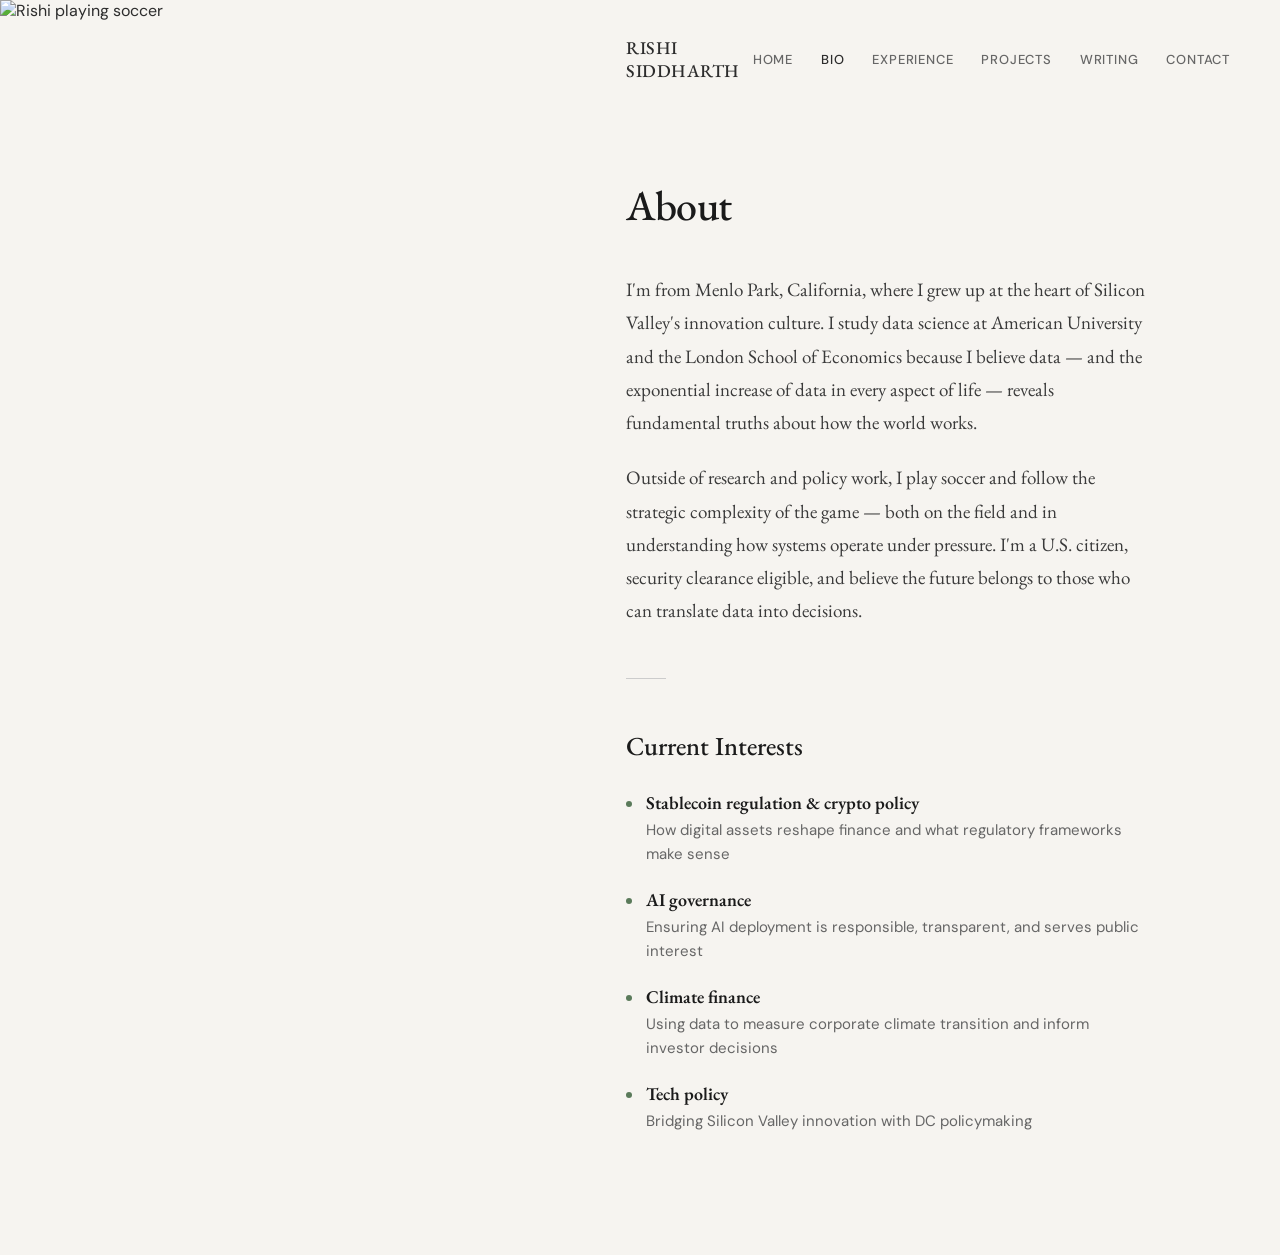
==== bio.html @ cd8d76b6 "redesigned site" ====
<!DOCTYPE html>
<html lang="en">
<head>
    <meta charset="UTF-8">
    <meta name="viewport" content="width=device-width, initial-scale=1.0">
    <title>Bio - Rishi Siddharth</title>
    <link href="https://fonts.googleapis.com/css2?family=EB+Garamond:ital,wght@0,400;0,500;0,600;1,400;1,500&family=DM+Sans:wght@400;500;600&display=swap" rel="stylesheet">
    <style>
        * {
            margin: 0;
            padding: 0;
            box-sizing: border-box;
        }

        body {
            font-family: 'DM Sans', sans-serif;
            color: #2c2c2c;
            background: #f6f4f0;
        }

        /* ── SPLIT LAYOUT ── */
        .layout {
            display: flex;
            min-height: 100vh;
        }

        .photo-side {
            width: 45%;
            position: fixed;
            top: 0;
            left: 0;
            height: 100vh;
            overflow: hidden;
        }

        .photo-side img {
            width: 100%;
            height: 100%;
            object-fit: cover;
            object-position: center top;
            display: block;
        }

        .content-side {
            width: 55%;
            margin-left: 45%;
            min-height: 100vh;
        }

        /* ── NAVIGATION ── */
        nav {
            padding: 36px 50px;
            display: flex;
            justify-content: space-between;
            align-items: center;
        }

        nav .name {
            font-family: 'EB Garamond', serif;
            font-size: 18px;
            font-weight: 500;
            letter-spacing: 0.5px;
            color: #2c2c2c;
            text-decoration: none;
        }

        nav .name:hover {
            color: #5a7a5a;
        }

        nav .links {
            display: flex;
            gap: 28px;
        }

        nav a {
            color: #666;
            text-decoration: none;
            font-size: 13px;
            font-weight: 500;
            letter-spacing: 0.8px;
            text-transform: uppercase;
            transition: color 0.3s;
        }

        nav a:hover,
        nav a.active {
            color: #2c2c2c;
        }

        /* ── MAIN CONTENT ── */
        .main {
            padding: 60px 50px 100px;
            max-width: 620px;
        }

        h1 {
            font-family: 'EB Garamond', serif;
            font-size: 42px;
            font-weight: 500;
            color: #1a1a1a;
            margin-bottom: 40px;
            letter-spacing: -0.5px;
        }

        .bio-text p {
            font-family: 'EB Garamond', serif;
            font-size: 19px;
            line-height: 1.75;
            color: #3a3a3a;
            margin-bottom: 22px;
        }

        .section-divider {
            width: 40px;
            height: 1px;
            background: #ccc;
            margin: 50px 0;
        }

        /* ── INTERESTS ── */
        .interests h2 {
            font-family: 'EB Garamond', serif;
            font-size: 26px;
            font-weight: 500;
            color: #1a1a1a;
            margin-bottom: 28px;
        }

        .interest-item {
            margin-bottom: 22px;
            padding-left: 20px;
            position: relative;
        }

        .interest-item::before {
            content: "";
            position: absolute;
            left: 0;
            top: 10px;
            width: 6px;
            height: 6px;
            border-radius: 50%;
            background: #5a7a5a;
        }

        .interest-item strong {
            font-family: 'EB Garamond', serif;
            font-size: 18px;
            font-weight: 600;
            color: #1a1a1a;
            display: block;
            margin-bottom: 4px;
        }

        .interest-item span {
            font-size: 15px;
            line-height: 1.6;
            color: #666;
        }

        /* ── RESPONSIVE ── */
        @media (max-width: 900px) {
            .layout {
                flex-direction: column;
            }

            .photo-side {
                position: relative;
                width: 100%;
                height: 50vh;
            }

            .content-side {
                width: 100%;
                margin-left: 0;
            }

            nav {
                padding: 24px 24px;
                flex-direction: column;
                gap: 16px;
            }

            nav .links {
                gap: 20px;
            }

            .main {
                padding: 40px 24px 60px;
            }

            h1 {
                font-size: 32px;
            }
        }
    </style>
</head>
<body>
    <div class="layout">
        <!-- FIXED PHOTO -->
        <div class="photo-side">
            <img src="images/soccer1.png" alt="Rishi playing soccer">
        </div>

        <!-- SCROLLABLE CONTENT -->
        <div class="content-side">
            <nav>
                <a href="index.html" class="name">Rishi Siddharth</a>
                <div class="links">
                    <a href="index.html">Home</a>
                    <a href="bio.html" class="active">Bio</a>
                    <a href="experience.html">Experience</a>
                    <a href="projects.html">Projects</a>
                    <a href="writing.html">Writing</a>
                    <a href="contact.html">Contact</a>
                </div>
            </nav>

            <div class="main">
                <h1>About</h1>

                <div class="bio-text">
                    <p>
                        I'm from Menlo Park, California, where I grew up at the heart of Silicon Valley's innovation culture. I study data science at American University and the London School of Economics because I believe data — and the exponential increase of data in every aspect of life — reveals fundamental truths about how the world works.
                    </p>
                    <p>
                        Outside of research and policy work, I play soccer and follow the strategic complexity of the game — both on the field and in understanding how systems operate under pressure. I'm a U.S. citizen, security clearance eligible, and believe the future belongs to those who can translate data into decisions.
                    </p>
                </div>

                <div class="section-divider"></div>

                <div class="interests">
                    <h2>Current Interests</h2>

                    <div class="interest-item">
                        <strong>Stablecoin regulation & crypto policy</strong>
                        <span>How digital assets reshape finance and what regulatory frameworks make sense</span>
                    </div>

                    <div class="interest-item">
                        <strong>AI governance</strong>
                        <span>Ensuring AI deployment is responsible, transparent, and serves public interest</span>
                    </div>

                    <div class="interest-item">
                        <strong>Climate finance</strong>
                        <span>Using data to measure corporate climate transition and inform investor decisions</span>
                    </div>

                    <div class="interest-item">
                        <strong>Tech policy</strong>
                        <span>Bridging Silicon Valley innovation with DC policymaking</span>
                    </div>
                </div>
            </div>
        </div>
    </div>
</body>
</html>
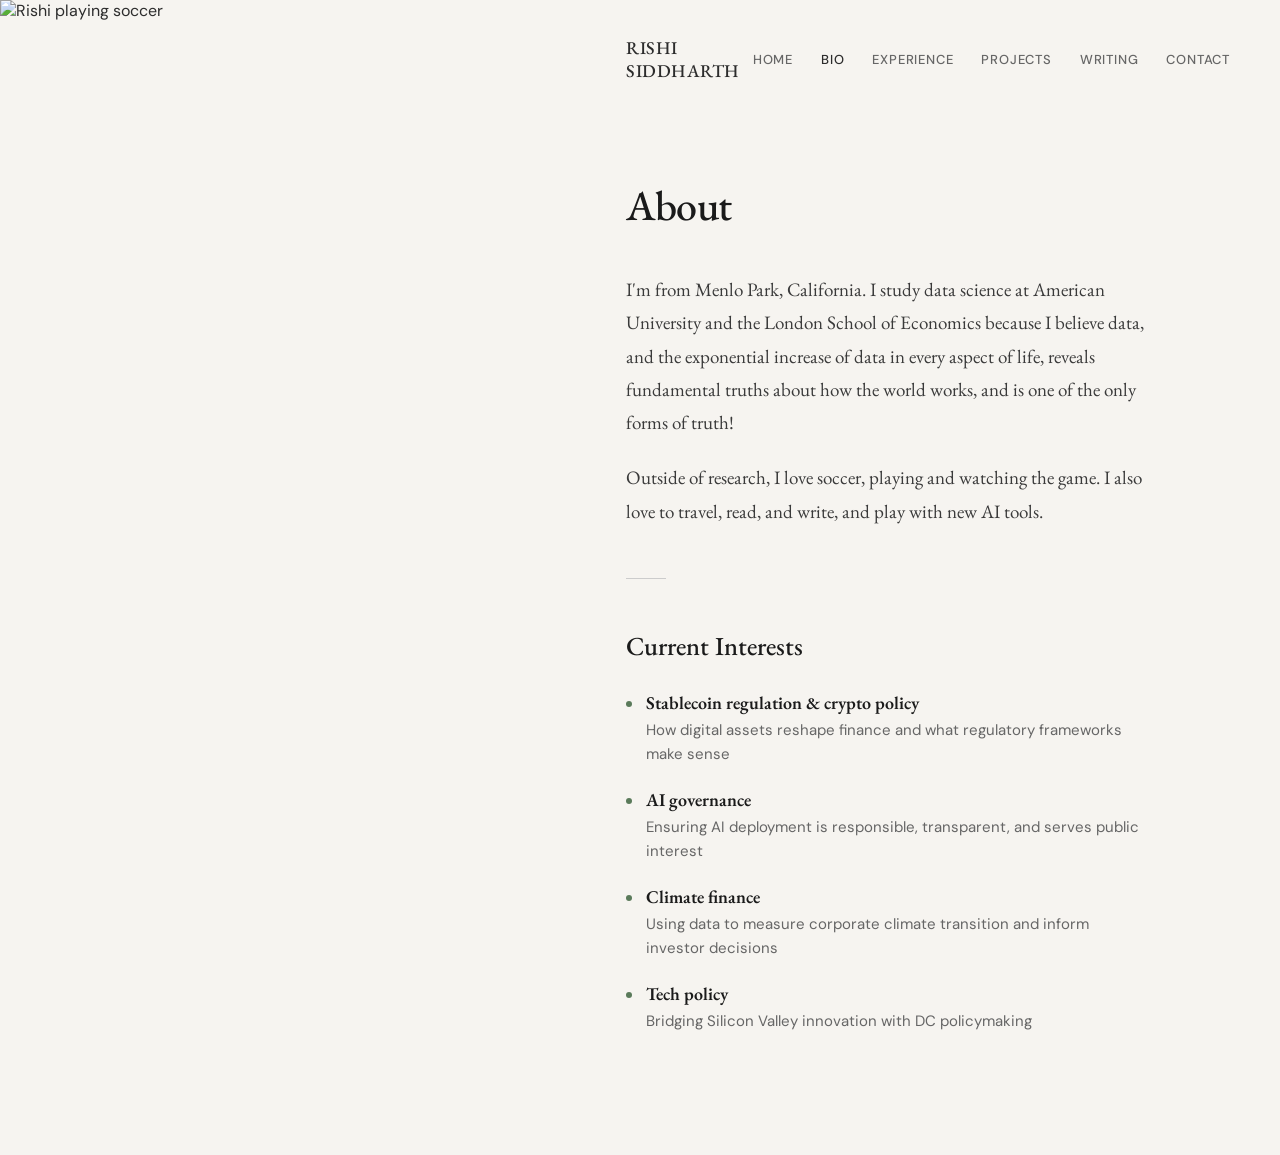
==== commit 6c1da306: "redesigned site" ====
--- a/bio.html
+++ b/bio.html
@@ -222,10 +222,10 @@
 
                 <div class="bio-text">
                     <p>
-                        I'm from Menlo Park, California, where I grew up at the heart of Silicon Valley's innovation culture. I study data science at American University and the London School of Economics because I believe data — and the exponential increase of data in every aspect of life — reveals fundamental truths about how the world works.
+                        I'm from Menlo Park, California. I study data science at American University and the London School of Economics because I believe data, and the exponential increase of data in every aspect of life, reveals fundamental truths about how the world works, and is one of the only forms of truth!
                     </p>
                     <p>
-                        Outside of research and policy work, I play soccer and follow the strategic complexity of the game — both on the field and in understanding how systems operate under pressure. I'm a U.S. citizen, security clearance eligible, and believe the future belongs to those who can translate data into decisions.
+                        Outside of research, I love soccer, playing and watching the game. I also love to travel, read, and write, and play with new AI tools.
                     </p>
                 </div>
 
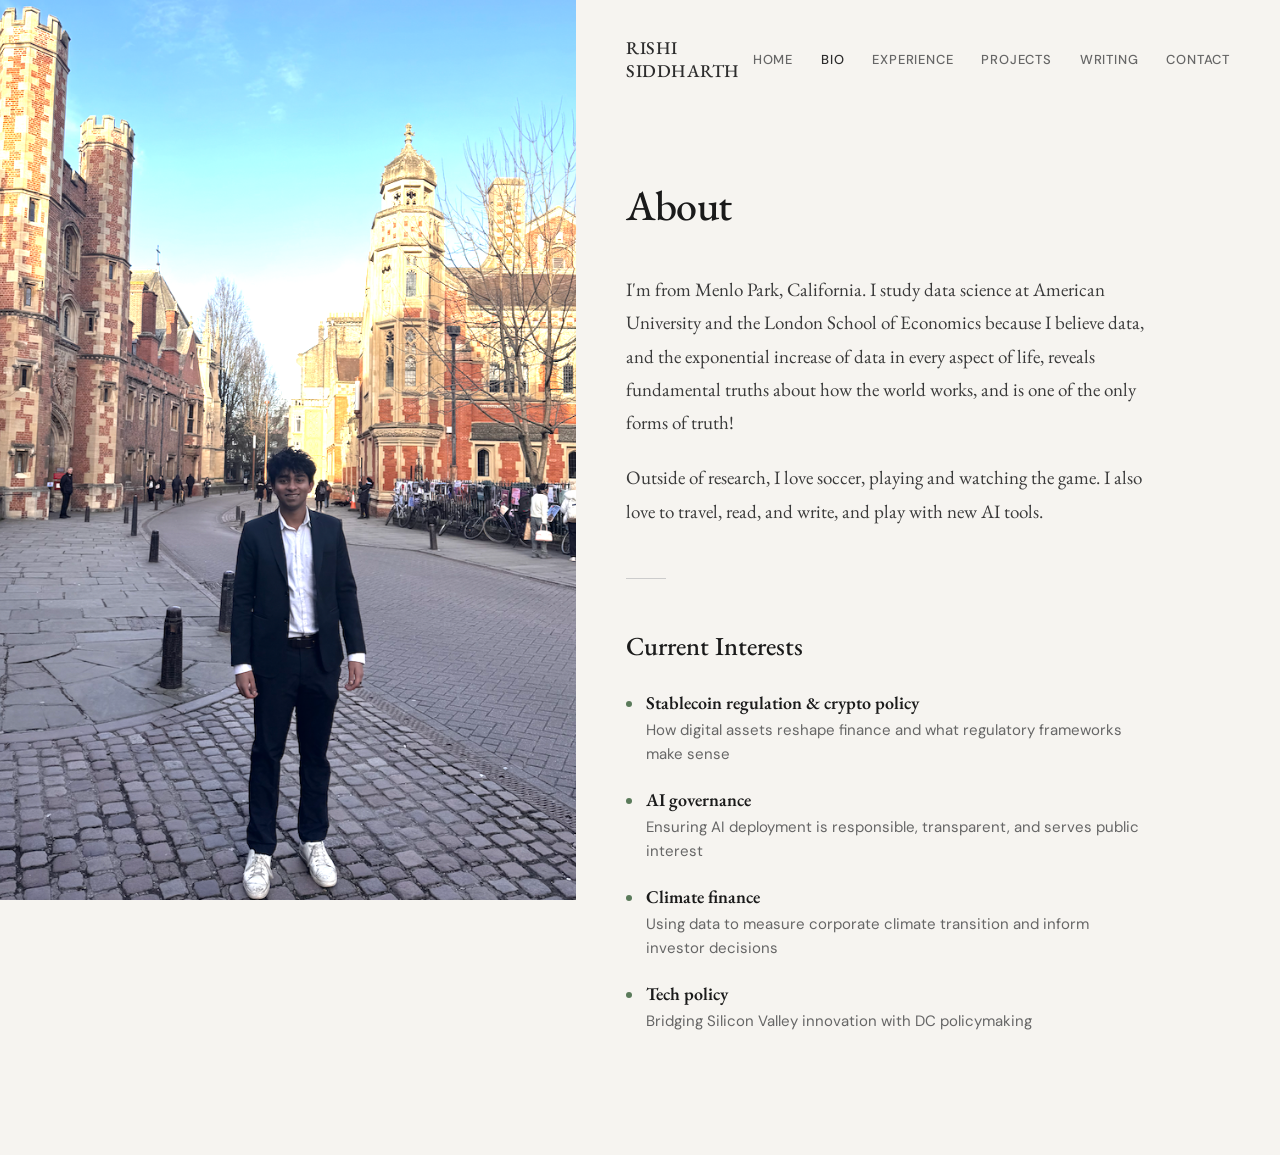
==== commit 55099630: "point html to birthday photo" ====
--- a/bio.html
+++ b/bio.html
@@ -200,7 +200,7 @@
     <div class="layout">
         <!-- FIXED PHOTO -->
         <div class="photo-side">
-            <img src="images/soccer1.png" alt="Rishi playing soccer">
+            <img src="images/BIRTHDAY.png" alt="Rishi playing soccer">
         </div>
 
         <!-- SCROLLABLE CONTENT -->
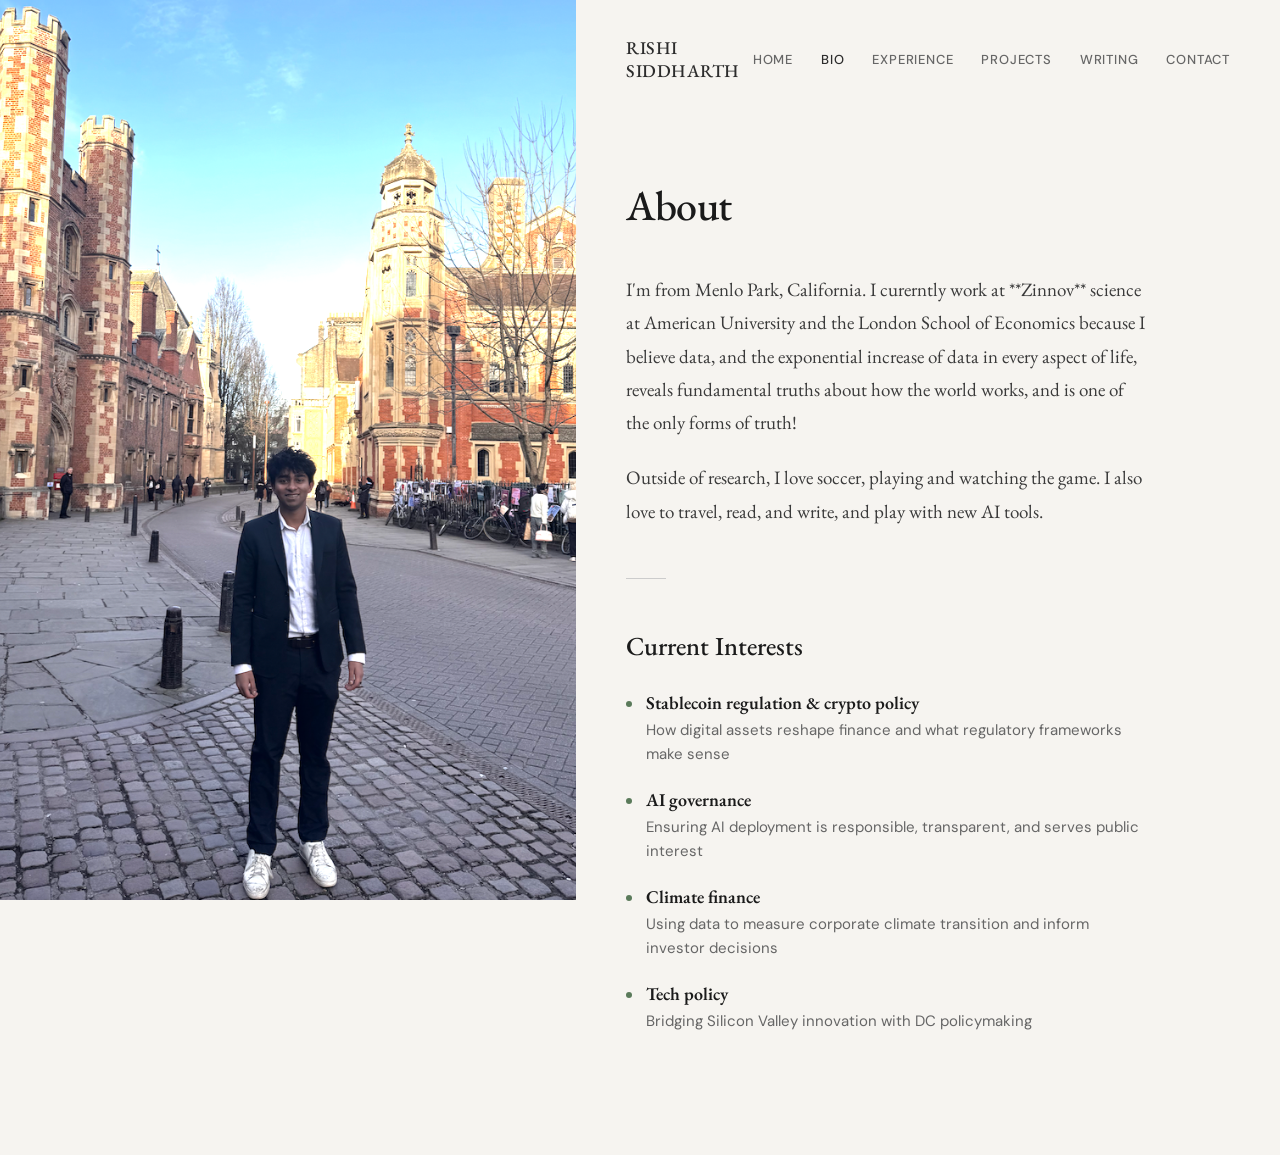
==== commit a017cff5: "new portolfio" ====
--- a/bio.html
+++ b/bio.html
@@ -222,7 +222,7 @@
 
                 <div class="bio-text">
                     <p>
-                        I'm from Menlo Park, California. I study data science at American University and the London School of Economics because I believe data, and the exponential increase of data in every aspect of life, reveals fundamental truths about how the world works, and is one of the only forms of truth!
+                        I'm from Menlo Park, California. I curerntly work at **Zinnov** science at American University and the London School of Economics because I believe data, and the exponential increase of data in every aspect of life, reveals fundamental truths about how the world works, and is one of the only forms of truth!
                     </p>
                     <p>
                         Outside of research, I love soccer, playing and watching the game. I also love to travel, read, and write, and play with new AI tools.
